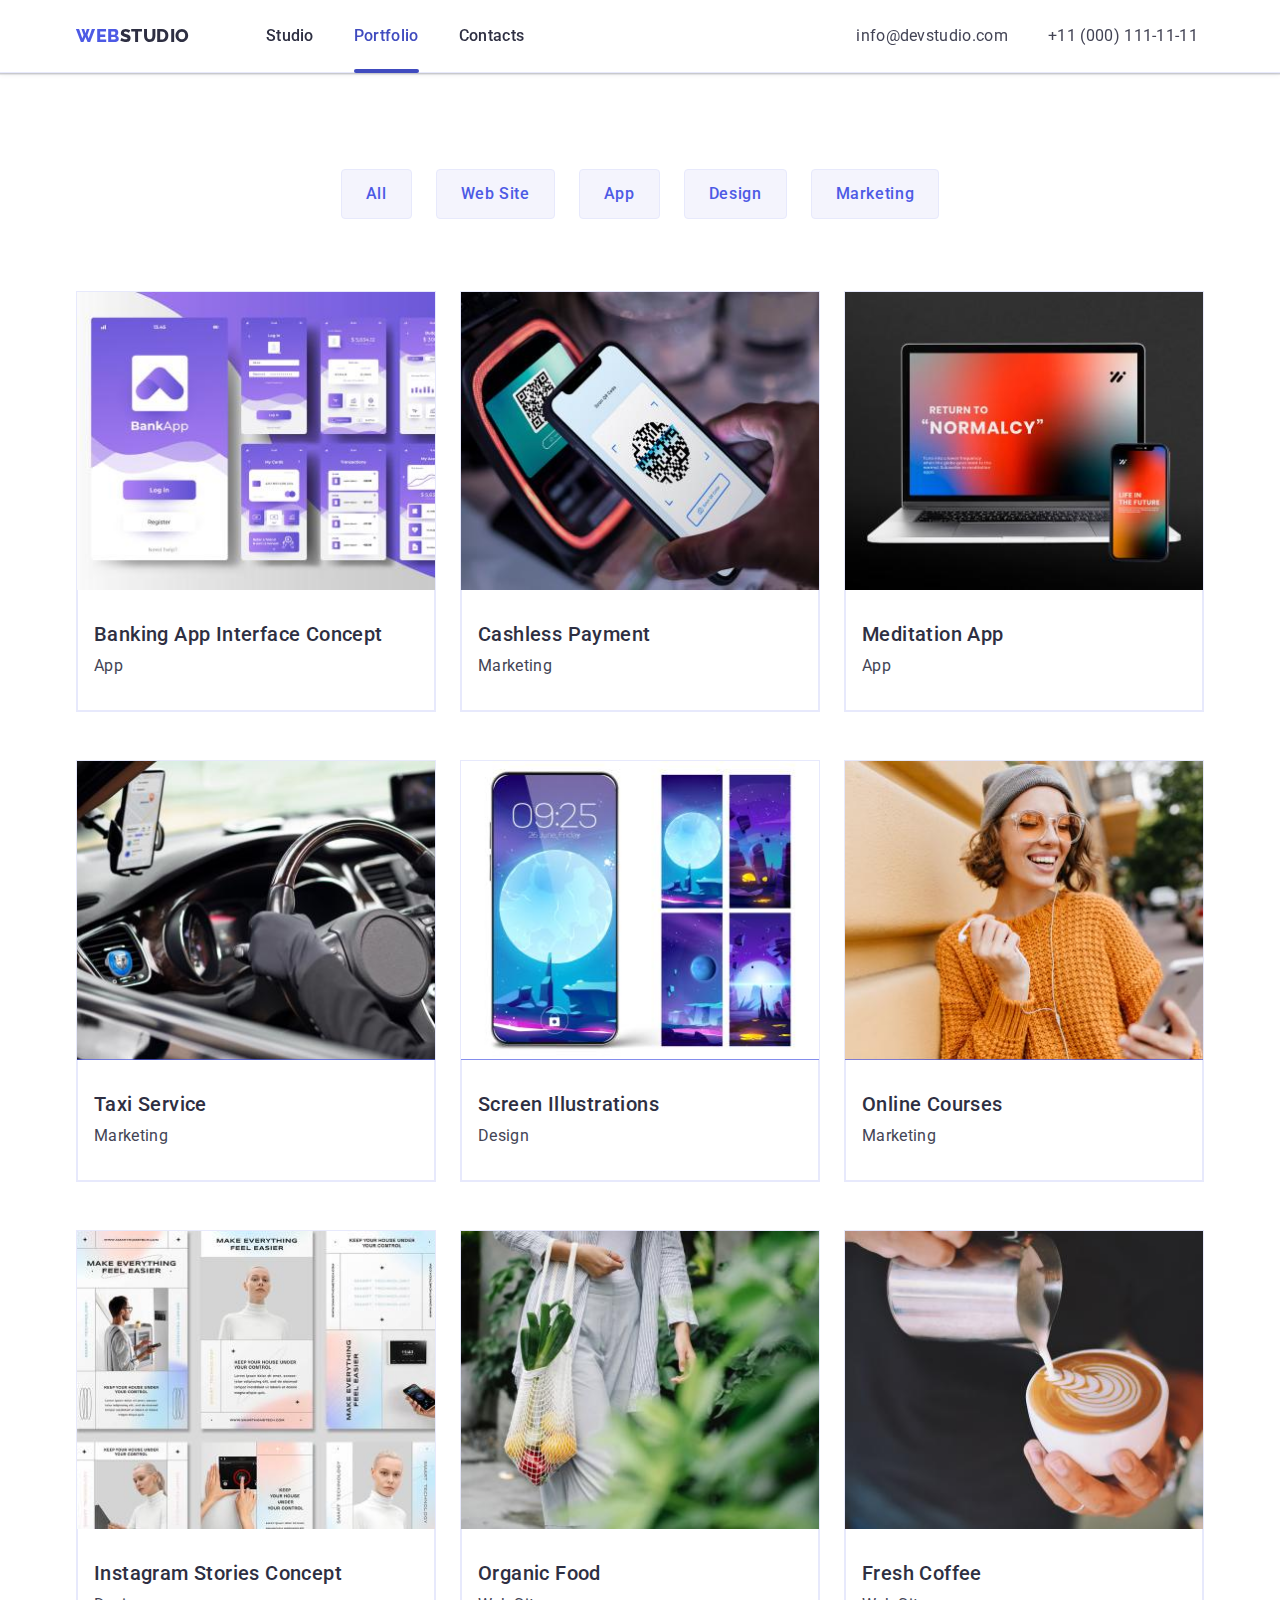
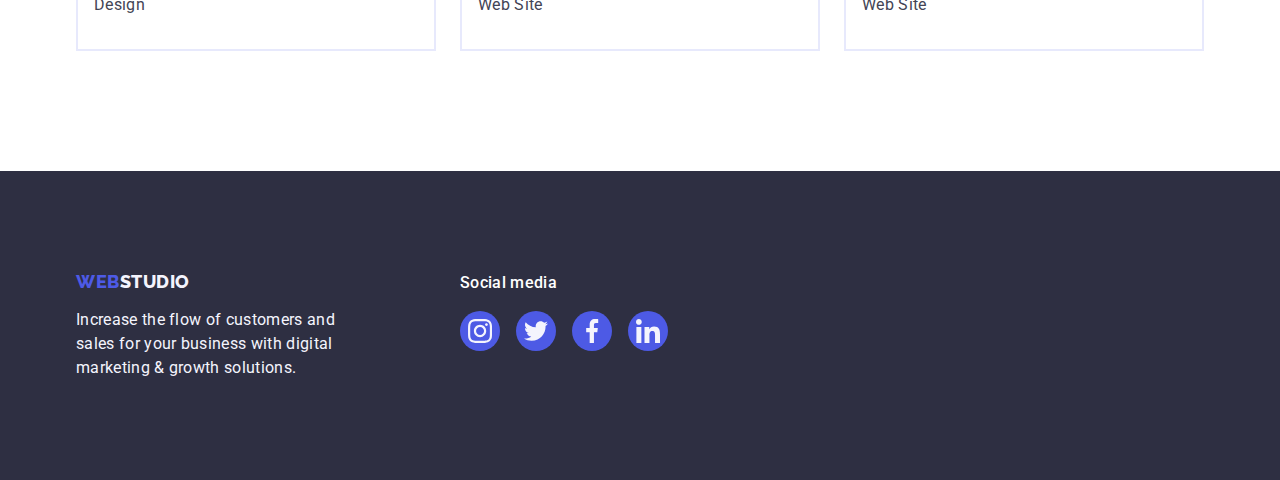
==== portfolio.html @ 38381f34 "Initial commit" ====
<!DOCTYPE html>
<html lang="en">
  <head>
    <meta charset="UTF-8" />
    <meta name="viewport" content="width=device-width, initial-scale=1.0" />
    <title>Portfolio</title>
    <link rel="preconnect" href="https://fonts.googleapis.com" />
    <link rel="preconnect" href="https://fonts.gstatic.com" crossorigin />
    <link
      href="https://fonts.googleapis.com/css2?family=Raleway:wght@800&family=Roboto:wght@400;500;700;900&display=swap"
      rel="stylesheet"
    />
    <!-- Normalizer -->
    <link
      rel="stylesheet"
      href="https://cdn.jsdelivr.net/npm/modern-normalize@2.0.0/modern-normalize.min.css"
    />
    <!-- Styles CSS -->
    <link rel="stylesheet" href="./css/styles.css" />
  </head>

  <body>
    <header class="header">
      <!-- MenuNAV -->
      <div class="container">
        <nav class="nav-box">
          <a class="link logo" href="./index.html"
            >Web<span class="logo-dark">Studio</span>
          </a>
          <ul class="list nav-box-list">
            <li class="list-item">
              <a class="link body-medium" href="./index.html">Studio</a>
            </li>
            <li class="list-item">
              <a class="link body-medium current" href="./portfolio.html"
                >Portfolio</a
              >
            </li>
            <li class="list-item">
              <a class="link body-medium" href="./Contacts.html">Contacts</a>
            </li>
          </ul>
        </nav>
        <!-- adresess -->
        <address class="address">
          <ul class="address-list list">
            <li class="list-item adr-list-items">
              <a class="link adr-item" href="mailto:info@devstudio.com">
                info@devstudio.com
              </a>
            </li>
            <li class="list-item adr-list-items">
              <a class="link adr-item" href="tel:+110001111111"
                >+11 (000) 111-11-11
              </a>
            </li>
          </ul>
        </address>
      </div>
    </header>

    <main>
      <!-- Filter Section -->
      <section class="portfolio-section">
        <div class="container cards">
          <h1 class="visually-hidden">Portfolio items</h1>
          <ul class="list filter">
            <li class="link filter-item">
              <button class="filter-button" type="button">All</button>
            </li>
            <li class="link filter-item">
              <button class="filter-button" type="button">Web Site</button>
            </li>
            <li class="link filter-item">
              <button class="filter-button" type="button">App</button>
            </li>
            <li class="link filter-item">
              <button class="filter-button" type="button">Design</button>
            </li>
            <li class="link filter-item">
              <button class="filter-button" type="button">Marketing</button>
            </li>
          </ul>
          <!-- Row 1 -->
          <ul class="list portf-list">
            <li class="portf-list-item">
              <a class="link" href="">
                <div class="portfolio-card-overlay">
                  <img
                    class="porfolio-img"
                    src="./images/pf-bank-app.jpg"
                    alt="Banking App Interface Concept"
                    width="360"
                  />
                  <p class="portfolio-card-overlay-text">
                    14 Stylish and User-Friendly App Design Concepts · Task
                    Manager App · Calorie Tracker App · Exotic Fruit Ecommerce
                    App · Cloud Storage App
                  </p>
                </div>
                <div class="portf-card-content">
                  <h2 class="title-second">Banking App Interface Concept</h2>
                  <p class="portf-list-text">App</p>
                </div>
              </a>
            </li>
            <li class="portf-list-item">
              <a class="link" href="">
                <div class="portfolio-card-overlay">
                  <img
                    src="./images/pf-cashless-payment.jpg"
                    alt="Cashless Payment"
                    width="360"
                  />
                  <p class="portfolio-card-overlay-text">
                    14 Stylish and User-Friendly App Design Concepts · Task
                    Manager App · Calorie Tracker App · Exotic Fruit Ecommerce App
                    · Cloud Storage App
                  </p>
                </div>
                <div class="portf-card-content">
                  <h2 class="title-second">Cashless Payment</h2>
                  <p class="portf-list-text">Marketing</p>
                </div>
              </a>
            </li>
            <li class="portf-list-item">
              <a class="link" href="">
                <div class="portfolio-card-overlay">
                  <img
                    src="./images/pf-meditation-app.jpg"
                    alt="Meditation App"
                    width="360"
                  />
                  <p class="portfolio-card-overlay-text">
                    14 Stylish and User-Friendly App Design Concepts · Task
                    Manager App · Calorie Tracker App · Exotic Fruit Ecommerce App
                    · Cloud Storage App
                  </p>
                </div>
                <div class="portf-card-content">
                  <h2 class="title-second">Meditation App</h2>
                  <p class="portf-list-text">App</p>
                </div>
              </a>
            </li>
            <!-- Row 2 -->
            <li class="portf-list-item">
              <a class="link" href="">
                <div class="portfolio-card-overlay">
                  <img
                    src="./images/pf-taxi-service.jpg"
                    alt="Taxi Service"
                    width="360"
                  />
                  <p class="portfolio-card-overlay-text">
                    14 Stylish and User-Friendly App Design Concepts · Task
                    Manager App · Calorie Tracker App · Exotic Fruit Ecommerce App
                    · Cloud Storage App
                  </p>
                </div>
                <div class="portf-card-content">
                  <h2 class="title-second">Taxi Service</h2>
                  <p class="portf-list-text">Marketing</p>
                </div>
              </a>
            </li>
            <li class="portf-list-item">
              <a class="link" href="">
                <div class="portfolio-card-overlay">
                  <img
                    src="./images/pf-screen-illustrations.jpg"
                    alt="Screen Illustrations"
                    width="360"
                  />
                  <p class="portfolio-card-overlay-text">
                    14 Stylish and User-Friendly App Design Concepts · Task
                    Manager App · Calorie Tracker App · Exotic Fruit Ecommerce App
                    · Cloud Storage App
                  </p>
                </div>
                <div class="portf-card-content">
                  <h2 class="title-second">Screen Illustrations</h2>
                  <p class="portf-list-text">Design</p>
                </div>
              </a>
            </li>
            <li class="portf-list-item">
              <a class="link" href="">
                <div class="portfolio-card-overlay">
                  <img
                    src="./images/pf-online-courses.jpg"
                    alt="Online Courses"
                    width="360"
                  />
                  <p class="portfolio-card-overlay-text">
                    14 Stylish and User-Friendly App Design Concepts · Task
                    Manager App · Calorie Tracker App · Exotic Fruit Ecommerce App
                    · Cloud Storage App
                  </p>
                </div>
                <div class="portf-card-content">
                  <h2 class="title-second">Online Courses</h2>
                  <p class="portf-list-text">Marketing</p>
                </div>
              </a>
            </li>
            <!-- Row 3 -->
            <li class="portf-list-item">
              <a class="link" href="">
                <div class="portfolio-card-overlay">
                  <img
                    src="./images/pf-insta-stories-concept.jpg"
                    alt="Instagram Stories Concept"
                    width="360"
                  />
                  <p class="portfolio-card-overlay-text">
                    14 Stylish and User-Friendly App Design Concepts · Task
                    Manager App · Calorie Tracker App · Exotic Fruit Ecommerce App
                    · Cloud Storage App
                  </p>
                </div>
                <div class="portf-card-content">
                  <h2 class="title-second">Instagram Stories Concept</h2>
                  <p class="portf-list-text">Design</p>
                </div>
              </a>
            </li>
            <li class="portf-list-item">
              <a class="link" href="">
                <div class="portfolio-card-overlay">
                  <img
                    src="./images/pf-organic-food.jpg"
                    alt="Organic Food"
                    width="360"
                  />
                  <p class="portfolio-card-overlay-text">
                    14 Stylish and User-Friendly App Design Concepts · Task
                    Manager App · Calorie Tracker App · Exotic Fruit Ecommerce App
                    · Cloud Storage App
                  </p>
                </div>
                <div class="portf-card-content">
                  <h2 class="title-second">Organic Food</h2>
                  <p class="portf-list-text">Web Site</p>
                </div>
              </a>
            </li>
            <li class="portf-list-item">
              <a class="link" href="">
                <div class="portfolio-card-overlay">
                  <img
                    src="./images/pf-fresh-coffee.jpg"
                    alt="Fresh Coffee"
                    width="360"
                  />
                  <p class="portfolio-card-overlay-text">
                    14 Stylish and User-Friendly App Design Concepts · Task
                    Manager App · Calorie Tracker App · Exotic Fruit Ecommerce App
                    · Cloud Storage App
                  </p>
                </div>
                <div class="portf-card-content">
                  <h2 class="title-second">Fresh Coffee</h2>
                  <p class="portf-list-text">Web Site</p>
                </div>
              </a>
            </li>
          </ul>
        </div>
      </section>
    </main>

    <footer class="footer">
      <div class="container">
        <div class="container-box">
          <a class="link logo" href="./index.html"
            >Web<span class="logo-light">Studio</span>
          </a>
          <p class="footer-text">
            Increase the flow of customers and sales for your business with
            digital marketing & growth solutions.
          </p>
        </div>
        <div>
          <p class="body-medium">Social media</p>
          <ul class="list">
            <li class="team-socials-logo">
              <a href="" class="link footer-socials">
                <svg class="social-logo" width="24" height="24">
                  <use href="./images/icons.svg#icon-instagram"></use>
                </svg>
              </a>
            </li>
            <li class="team-socials-logo">
              <a href="" class="link footer-socials">
                <svg class="social-logo" width="24" height="24">
                  <use href="./images/icons.svg#icon-twitter"></use>
                </svg>
              </a>
            </li>
            <li class="team-socials-logo">
              <a href="" class="link footer-socials">
                <svg class="social-logo" width="24" height="24">
                  <use href="./images/icons.svg#icon-facebook"></use>
                </svg>
              </a>
            </li>
            <li class="team-socials-logo">
              <a href="" class="link footer-socials">
                <svg class="social-logo" width="24" height="24">
                  <use href="./images/icons.svg#icon-linkedin"></use>
                </svg>
              </a>
            </li>
          </ul>
        </div>
      </div>
    </footer>
  </body>
</html>
---- css/styles.css ----
*,
*::after,
::before {
  padding: 0;
  margin: 0;
}

img {
  display: block;
  width: 100%;
  height: auto;
}

button {
  font-family: inherit;
  display: block;
  cursor: pointer;
  border: none;
}

.list {
  list-style: none;
}

.link {
  text-decoration: none;
}

/* VARIABLES */
:root {
  --navyblue: #2e2f42;
  --navyblue-modal: rgba(46, 47, 66, 0.4);
  --iris: #4d5ae5;
  --slate: #434455;
  --main-bkgrnd-color: #ffffff;
  --cloud: #f4f4fd;
  --ocean: #404bbf;
  --white: #ffffff;
  --cornflower: #e7e9fc;
  --lightslate: #8e8f99;
  --green: #31d0aa;
  --dairy: #fcfcfc;
  --listed-gap: 24px;
  --transition-settings: 250ms cubic-bezier(0.4, 0, 0.2, 1);
}

.visually-hidden {
  position: absolute;
  width: 1px;
  height: 1px;
  margin: -1px;
  border: 0;
  padding: 0;
  white-space: nowrap;
  clip-path: inset(100%);
  clip: rect(0 0 0 0);
  overflow: hidden;
}

body {
  background-color: var(--main-bkgrnd-color);
  font-family: "Roboto", sans-serif;
  font-style: normal;
  color: #434455;
}

.container {
  max-width: 1158px;
  margin: 0 auto;
  padding: 0 15px;
}

.title-main {
  color: var(--white);
  font-size: 56px;
  font-weight: 700;
  line-height: 1.07;
  letter-spacing: 0.02em;
  text-align: center;
  max-width: 496px;
  margin-bottom: 48px;
}

.title-second {
  color: var(--navyblue);
  font-size: 36px;
  font-weight: 700;
  line-height: 1.11;
  letter-spacing: 0.019em;
  text-transform: capitalize;
  text-align: center;
  margin: 0 auto;
}

.title-third {
  color: var(--navyblue);
  font-size: 20px;
  font-weight: 500;
  line-height: 1.2;
  letter-spacing: 0.02em;
  text-align: left;
}

.small-text {
  font-size: 12px;
  font-weight: 400;
  line-height: 1.17; /* 116.667% */
  letter-spacing: 0.48px;
}

.body-medium {
  font-weight: 500;
  line-height: 1.5; /* 150% */
  letter-spacing: 0.02em;
}

/*  */
/*  */
/* HEADER */
/*  */
/*  */

.header {
  border-bottom: 1px solid #e7e9fc;
  box-shadow: 0px 2px 1px rgba(46, 47, 66, 0.08),
    0px 1px 1px rgba(46, 47, 66, 0.16), 0px 1px 6px rgba(46, 47, 66, 0.08);
  position: sticky;
  top: 0;
  background-color: #ffffff;
  z-index: 1;
}

header .container {
  display: flex;
  padding: 0 15px;
  width: 1158px;
  align-items: center;
}

/* Logo */
.header .logo {
  color: var(--iris);
  font-family: "Raleway", sans-serif;
  font-size: 18px;
  font-weight: 800;
  line-height: 1.17;
  letter-spacing: 0.03em;
  text-transform: uppercase;
}

.nav-box .link.logo {
  margin-right: 76px;
}

.header .logo-dark {
  color: var(--navyblue);
}

.logo-light {
  color: var(--cloud);
}

.nav-box {
  display: flex;
  margin-right: 332px;
  align-items: center;
}

.nav-box-list .link {
  display: block;
  padding-top: 24px;
  padding-bottom: 24px;
  color: var(--navyblue);
  position: relative;
  transition: color var(--transition-settings);
}

.nav-box-list .link:hover,
.nav-box-list .link:focus {
  color: var(--ocean);
}

.list.nav-box-list {
  display: flex;
  gap: 40px;
}

.address {
  font-style: normal;
}

.address-list {
  display: flex;
}

.address-list .list-item:first-child {
  margin-right: 40px;
}

.link.adr-item {
  line-height: 1.5; /* 150% */
  letter-spacing: 0.02em;
  color: var(--slate);
  transition: color var(--transition-settings);
}

.link.adr-item:hover,
.link.adr-item:focus {
  color: var(--ocean);
}

.nav-box-list .link:hover::after,
.nav-box-list .link:focus::after {
  content: "";
  display: block;
  position: absolute;
  bottom: -1px;
  width: 100%;
  height: 4px;
  border-radius: 2px;
  background: var(--ocean);
}

.nav-box-list .link.current {
  color: var(--ocean);
}

.current::after {
  content: "";
  display: block;
  position: absolute;
  bottom: -1px;
  width: 100%;
  height: 4px;
  border-radius: 2px;
  background: var(--ocean);
}

/*  */
/*  */
/* Hero Section */
/*  */
/*  */

.hero-section {
  max-width: 1440px;
  margin: 0 auto;
  padding: 188px 0;
  background-color: var(--navyblue);
  background-image: linear-gradient(
      rgba(46, 47, 66, 0.7),
      rgba(46, 47, 66, 0.7)
    ),
    url(../images/hero-image-people-office.jpg);
  background-size: cover;
  background-repeat: no-repeat;
  background-position: 50% 50%;
}

.hero-section .container {
  display: flex;
  flex-direction: column;
  align-items: center;
}

.hero-button {
  min-width: 169px;
  background-color: #4d5ae5;
  color: #ffffff;
  font-weight: 500;
  line-height: 1.5; /* 150% */
  letter-spacing: 0.04em;
  padding: 16px 32px;
  border-radius: 4px;
  box-shadow: 0px 4px 4px 0px rgba(0, 0, 0, 0.15);
  transition: background-color var(--transition-settings);
}

.hero-button:hover,
.hero-button:focus {
  background-color: #404bbf;
}

/*  */
/*  */
/* Benefits */
/*  */
/*  */

.benefits-section {
  padding: 120px 0;
}

.benefits .title-third {
  margin-bottom: 8px;
}

.benefits-text {
  display: block;
  color: var(--slate);
  line-height: 1.5; /* 150% */
  letter-spacing: 0.02em;
}

.benefits.container .list {
  display: flex;
  flex-wrap: wrap;
  --listeditems: 4;
  gap: var(--listed-gap);
}

.benefits.container {
  display: flex;
  justify-content: center;
  align-items: center;
}

.benefits-item {
  width: calc(
    (100% - var(--listed-gap) * (var(--listeditems) - 1)) / var(--listeditems)
  );
}

.benefits-icons {
  display: flex;
  justify-content: center;
  align-items: center;
  height: 112px;
  background-color: var(--cloud);
  border-radius: 4px;
  margin-bottom: 8px;
}

/*  */
/*  */
/* What are we doing */
/*  */
/*  */

.what-a-w-doing {
  padding-bottom: 120px;
}

.container.activities .title-second {
  margin-bottom: 72px;
}

.container.activities .list {
  display: flex;
  flex-wrap: wrap;
  --listeditems: 3;
  gap: var(--listed-gap);
}

.activities-item {
  width: calc(
    (100% - var(--listed-gap) * (var(--listeditems) - 1)) / var(--listeditems)
  );
}

/*  */
/*  */
/* OUR TEAM */
/*  */
/*  */

.our-team {
  padding: 120px 0;
  background-color: var(--cloud);
}

.container.team .title-second {
  margin-bottom: 72px;
}

.container.team .list {
  display: flex;
  flex-wrap: wrap;
  justify-content: center;
  --listeditems: 4;
  gap: var(--listed-gap);
}

.team-list-item {
  width: calc(
    (100% - var(--listed-gap) * (var(--listeditems) - 1)) / var(--listeditems)
  );
  border-radius: 0px 0px 4px 4px;
  background: var(--white);
  box-shadow: 0px 2px 1px 0px rgba(46, 47, 66, 0.08),
    0px 1px 1px 0px rgba(46, 47, 66, 0.16),
    0px 1px 6px 0px rgba(46, 47, 66, 0.08);
}

.team-card-content {
  display: flex;
  flex-direction: column;
  gap: 8px;
  text-align: center;
  padding: 32px 0;
}

.team-card-content .title-third {
  text-align: center;
}

.team-list-text {
  line-height: 1.5; /* 150% */
  letter-spacing: 0.02em;
}

.team-card-content .link {
  display: flex;
  width: 40px;
  height: 40px;
  border-radius: 50%;
  background-color: var(--iris);
  align-items: center;
  justify-content: center;
  transition: background-color var(--transition-settings);
}

.team-card-content .link:hover,
.team-card-content .link:focus {
  background-color: var(--ocean);
}

.team-card-content {
  margin: 0 16px;
}

.social-logo {
  fill: var(--cloud);
}

/**
  |============================
  | Costumers section
  |============================
*/

.costumers .title-second {
  margin-bottom: 72px;
}

.costumers {
  padding: 120px 0 120px 0;
}

.costumers .list {
  display: flex;
  flex-wrap: wrap;
  gap: var(--listed-gap);
  --listeditems: 6;
}
.costumers-list-item {
  display: flex;
  width: calc(
    (100% - var(--listed-gap) * (var(--listeditems) - 1)) / var(--listeditems)
  );
  height: 88px;
}

.costumers-list-item .link {
  width: 100%;
  display: flex;
  align-items: center;
  justify-content: center;
  color: var(--lightslate);
  border-radius: 4px;
  border: 1px solid var(--lightslate);
  padding: 16px 32px;
  transition: border-color var(--transition-settings),
    color var(--transition-settings);
}

.costumers-list-item .link:hover,
.costumers-list-item .link:focus {
  color: var(--ocean);
  border-color: var(--ocean);
}

.costumers-logo {
  fill: currentColor;
  transition: fill var(--transition-settings);
}

/*  */
/*  */
/* Footer */
/*  */
/*  */

.footer-text {
  color: var(--cloud);
  line-height: 1.5; /* 150% */
  letter-spacing: 0.02em;
}

.footer {
  background-color: var(--navyblue);
  padding: 100px 0;
}

.footer .link.logo {
  color: var(--iris);
  font-family: "Raleway", sans-serif;
  font-size: 18px;
  font-weight: 800;
  line-height: 1.17;
  letter-spacing: 0.03em;
  text-transform: uppercase;
}

.footer-text {
  width: 264px;
}

.footer .link {
  display: inline-block;
  margin-bottom: 16px;
}

.footer .body-medium {
  color: var(--white);
  margin-bottom: 16px;
}

.footer .container {
  display: flex;
  align-items: baseline;
}

.container-box {
  margin-right: 120px;
}

.footer .list {
  display: flex;
  gap: 16px;
}

.team-socials-logo {
  width: 40px;
  height: 40px;
}

.team-socials-logo .link {
  height: 100%;
  width: 100%;
}

.footer .footer-socials {
  display: flex;
  align-items: center;
  justify-content: center;
  border-radius: 50%;
  background-color: var(--iris);
  padding: 8px;
  transition: background-color var(--transition-settings);
}

.footer .footer-socials:hover,
.footer .footer-socials:focus {
  background-color: var(--green);
}

/**
  |============================
  | Modal window
  |============================
*/

.backdrop {
  position: fixed;
  top: 0;
  left: 0;
  width: 100%;
  height: 100%;
  background-color: var(--navyblue-modal);
  z-index: 2;
  transition: opacity var(--transition-settings),
    visibility var(--transition-settings);
}

.backdrop .modal {
  position: absolute;
  top: 50%;
  left: 50%;
  transform: translate(-50%, -50%);
  width: 408px;
  min-height: 584px;
  border-radius: 4px;
  background-color: var(--dairy);
  box-shadow: 0px 2px 1px 0px rgba(0, 0, 0, 0.2),
    0px 1px 3px 0px rgba(0, 0, 0, 0.12), 0px 1px 1px 0px rgba(0, 0, 0, 0.14);
  transition: transform var(--transition-settings);
}

.backdrop .modal-btn {
  display: flex;
  align-items: center;
  justify-content: center;
  position: absolute;
  right: var(--listed-gap);
  top: var(--listed-gap);
  width: 24px;
  height: 24px;
  fill: var(--cornflower);
  border: 1px solid var(--cornflower);
  border-radius: 50%;
  border-color: rgba(0, 0, 0, 0.1);
  background-color: var(--cornflower);
  padding: 0x;
  transition: background-color var(--transition-settings),
    border var(--transition-settings);
}

.backdrop .modal-btn:hover,
.backdrop .modal-btn:focus {
  background-color: var(--ocean);
  border: none;
}

.backdrop.is-hidden {
  opacity: 0;
  pointer-events: none;
  visibility: hidden;
}

.backdrop .modal-btn-ico {
  fill: black;
  transition: fill var(--transition-settings);
}

.backdrop .modal-btn:hover .modal-btn-ico,
.backdrop .modal-btn:focus .modal-btn-ico {
  fill: var(--main-bkgrnd-color);
}

/* PORTFOLIO */
/* PORTFOLIO */
/* PORTFOLIO */
/* PORTFOLIO */
/* PORTFOLIO */
/* PORTFOLIO */

.portfolio-section {
  padding-top: 96px;
  padding-bottom: 120px;
}

.portfolio-section .list.filter {
  display: flex;
  gap: var(--listed-gap);
  justify-content: center;
  margin-bottom: 72px;
}

.portfolio-section .filter-button {
  color: #4d5ae5;
  background-color: #f4f4fd;
  font-weight: 500;
  line-height: 1.5; /* 150% */
  letter-spacing: 0.04em;
  padding: 12px 24px;
  border: 1px solid var(--cornflower);
  border-radius: 4px;
  transition: color var(--transition-settings),
    background-color var(--transition-settings),
    border-color var(--transition-settings),
    box-shadow var(--transition-settings);
}

.portfolio-section .filter-button:hover,
.portfolio-section .filter-button:focus {
  color: #ffffff;
  background-color: var(--ocean);
  border: 1px solid transparent;
  box-shadow: 0px 2px 2px 0px rgba(0, 0, 0, 0.12),
    0px 2px 1px 0px rgba(0, 0, 0, 0.08), 0px 3px 1px 0px rgba(0, 0, 0, 0.1);
}

/* список */
.portf-list {
  display: flex;
  flex-wrap: wrap;
  --listeditems: 3;
  row-gap: calc(var(--listed-gap) * 2);
  column-gap: var(--listed-gap);
}

.portfolio-section .portf-list-item {
  width: calc(
    (100% - var(--listed-gap) * (var(--listeditems) - 1)) / var(--listeditems)
  );
  border: 1px solid var(--cornflower);
  background: var(--white);
}

.portfolio-section .portf-list .link:hover,
.portfolio-section .portf-list .link:focus {
  box-shadow: 0px 2px 1px 0px rgba(46, 47, 66, 0.08),
    0px 1px 1px 0px rgba(46, 47, 66, 0.16),
    0px 1px 6px 0px rgba(46, 47, 66, 0.08);
}

.portfolio-section .portf-list .link {
  position: relative;
  display: block;
  transition: box-shadow var(--transition-settings);
}

.portfolio-section .portfolio-card-overlay {
  position: relative;
  overflow: hidden;
}

.portfolio-section .portfolio-card-overlay-text {
  position: absolute;
  top: 0;
  left: 0;
  transform: translateY(100%);
  color: var(--cloud);
  padding: 40px 32px;
  width: 100%;
  height: 100%;
  line-height: 1.5; /* 150% */
  letter-spacing: 0.02em;
  width: 100%;
  height: 100%;
  background-color: var(--iris);
  transition: transform var(--transition-settings);
}

.portfolio-section .portf-list .link:hover .portfolio-card-overlay-text,
.portfolio-section .portf-list .link:focus .portfolio-card-overlay-text {
  transform: translateY(0%);
}

.portfolio-section .title-second {
  text-align: left;
  font-size: 20px;
  font-weight: 500;
  line-height: 1.2; /* 120% */
  letter-spacing: 0.02em;
  margin-bottom: 8px;
}

.portf-list-text {
  color: var(--slate);
  line-height: 1.5; /* 150% */
  letter-spacing: 0.02em;
}

.portf-card-content {
  padding: 32px 16px;
  border: 1px solid #e7e9fc;
  border-top: none;
}
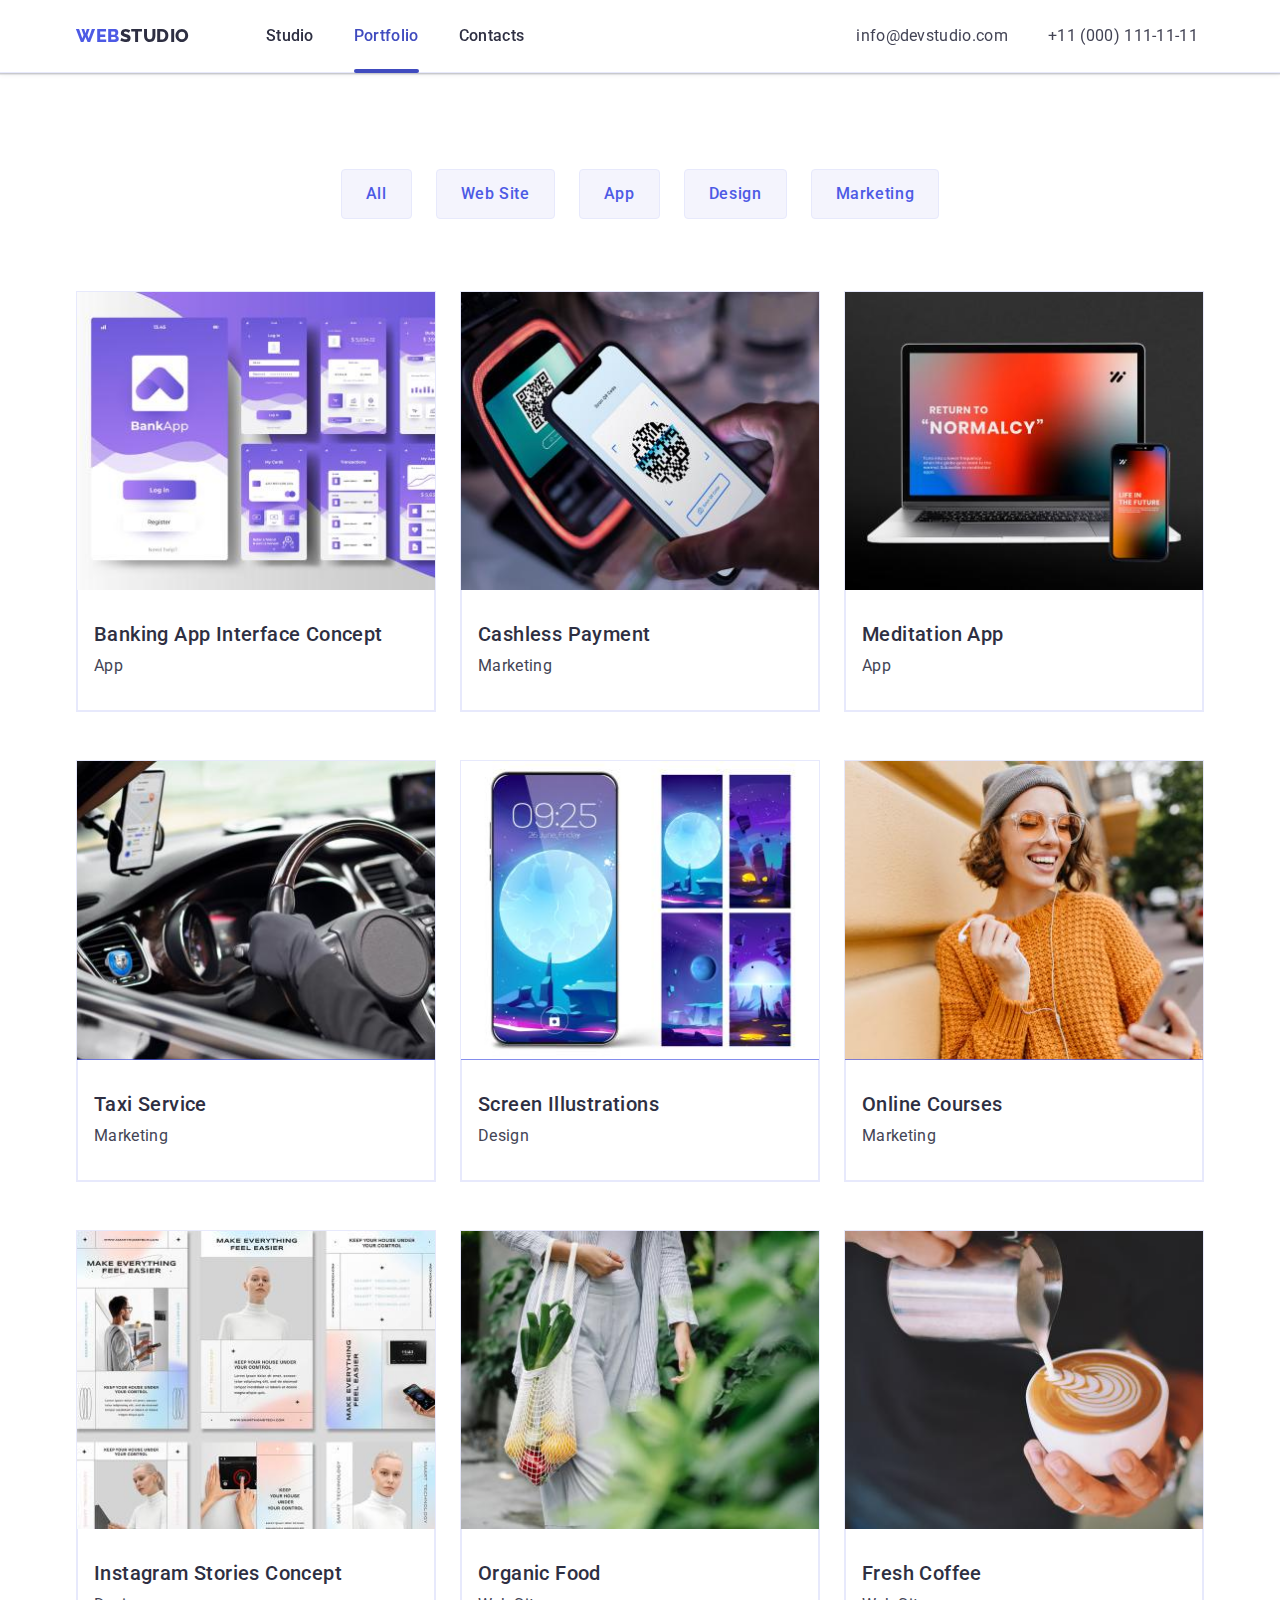
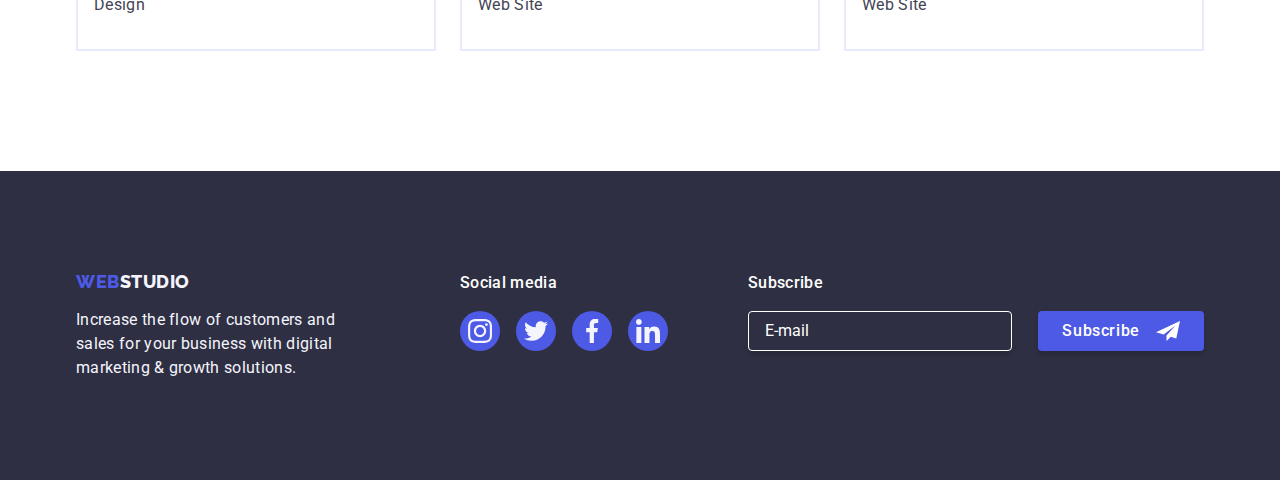
==== commit 4c25d60f: "edit" ====
--- a/portfolio.html
+++ b/portfolio.html
@@ -282,7 +282,7 @@
             digital marketing & growth solutions.
           </p>
         </div>
-        <div>
+        <div class="container-socials">
           <p class="body-medium">Social media</p>
           <ul class="list">
             <li class="team-socials-logo">
@@ -315,6 +315,29 @@
             </li>
           </ul>
         </div>
+
+        <!-- Subscribe section -->
+        <div class="subscribe-section">
+          <p class="subscribe-form-title body-medium">Subscribe</p>
+          <div class="subscribe-section-interact">
+            <form class="subscribe-form">
+              <input
+                class="subscribe-email"
+                type="email"
+                name="subscribe-email"
+                placeholder="E-mail"
+                autocomplete="on"
+                novalidate="off"
+              />
+              <button type="submit" class="button subscribe-button">
+                Subscribe
+                <svg class="subscribe-icon" width="24" height="24">
+                  <use href="./images/icons.svg#icon-subscribe-icon"></use>
+                </svg>
+              </button>
+            </form>
+          </div>
+        </div>
       </div>
     </footer>
   </body>
--- a/css/styles.css
+++ b/css/styles.css
@@ -521,6 +521,10 @@
   margin-bottom: 16px;
 }
 
+.container-socials {
+  margin-right: 80px;
+}
+
 .footer .body-medium {
   color: var(--white);
   margin-bottom: 16px;
@@ -564,6 +568,76 @@
 .footer .footer-socials:focus {
   background-color: var(--green);
 }
+
+/* Subscribe Section */
+
+.subscribe-section {
+  width: 100%;
+}
+
+.subscribe-section input::placeholder {
+  color: var(--white);
+}
+
+.subscribe-section input:hover,
+.subscribe-section input:focus {
+}
+
+.subscribe-form-title {
+}
+
+.subscribe-section-interact {
+  
+}
+.subscribe-form {
+    display: flex;
+
+    /* justify-content: space-between; */
+  
+}
+.subscribe-email {
+  width: 264px;
+  height: 40px;
+  color: var(--white);
+  background-color: var(--navyblue);
+  border-radius: 4px;
+  border: 1px solid var(--white, #fff);
+  box-shadow: 0px 4px 4px 0px rgba(0, 0, 0, 0.15);
+  padding: 8px 0 8px 16px;
+  margin-right: auto;
+}
+
+.subscribe-email:hover,
+.subscribe-email:focus {
+  outline: none;
+}
+
+.subscribe-button {
+  display: flex;
+  gap: 16px;
+  justify-content: space-between;
+  align-items: center;
+  min-width: 165px;
+  background-color: #4d5ae5;
+  color: #ffffff;
+  font-weight: 500;
+  line-height: 1.5; /* 150% */
+  letter-spacing: 0.04em;
+  padding: 8px 24px;
+  border-radius: 4px;
+  box-shadow: 0px 4px 4px 0px rgba(0, 0, 0, 0.15);
+  transition: background-color var(--transition-settings);
+}
+
+.subscribe-button:hover,
+.subscribe-button:focus {
+  background-color: #404bbf;
+}
+
+.subscribe-icon {
+  fill: var(--white);
+}
+
 
 /**
   |============================
@@ -590,6 +664,7 @@
   transform: translate(-50%, -50%);
   width: 408px;
   min-height: 584px;
+  padding: 0 24px 24px;
   border-radius: 4px;
   background-color: var(--dairy);
   box-shadow: 0px 2px 1px 0px rgba(0, 0, 0, 0.2),
@@ -638,6 +713,33 @@
   fill: var(--main-bkgrnd-color);
 }
 
+.modal-input {
+  display: flex;
+  flex-direction: column;
+}
+
+.modal-inputs {display: flex;
+  flex-direction: column;
+  gap: 8px;
+
+}
+
+.modal strong {
+display: block;
+margin-top: 72px;
+margin-bottom: 16px;
+
+}
+
+.modal-input-text {
+}
+.modal-input-phone {
+}
+.modal-textarea {
+  resize: vertical;
+  max-height: 210px;
+}
+
 /* PORTFOLIO */
 /* PORTFOLIO */
 /* PORTFOLIO */
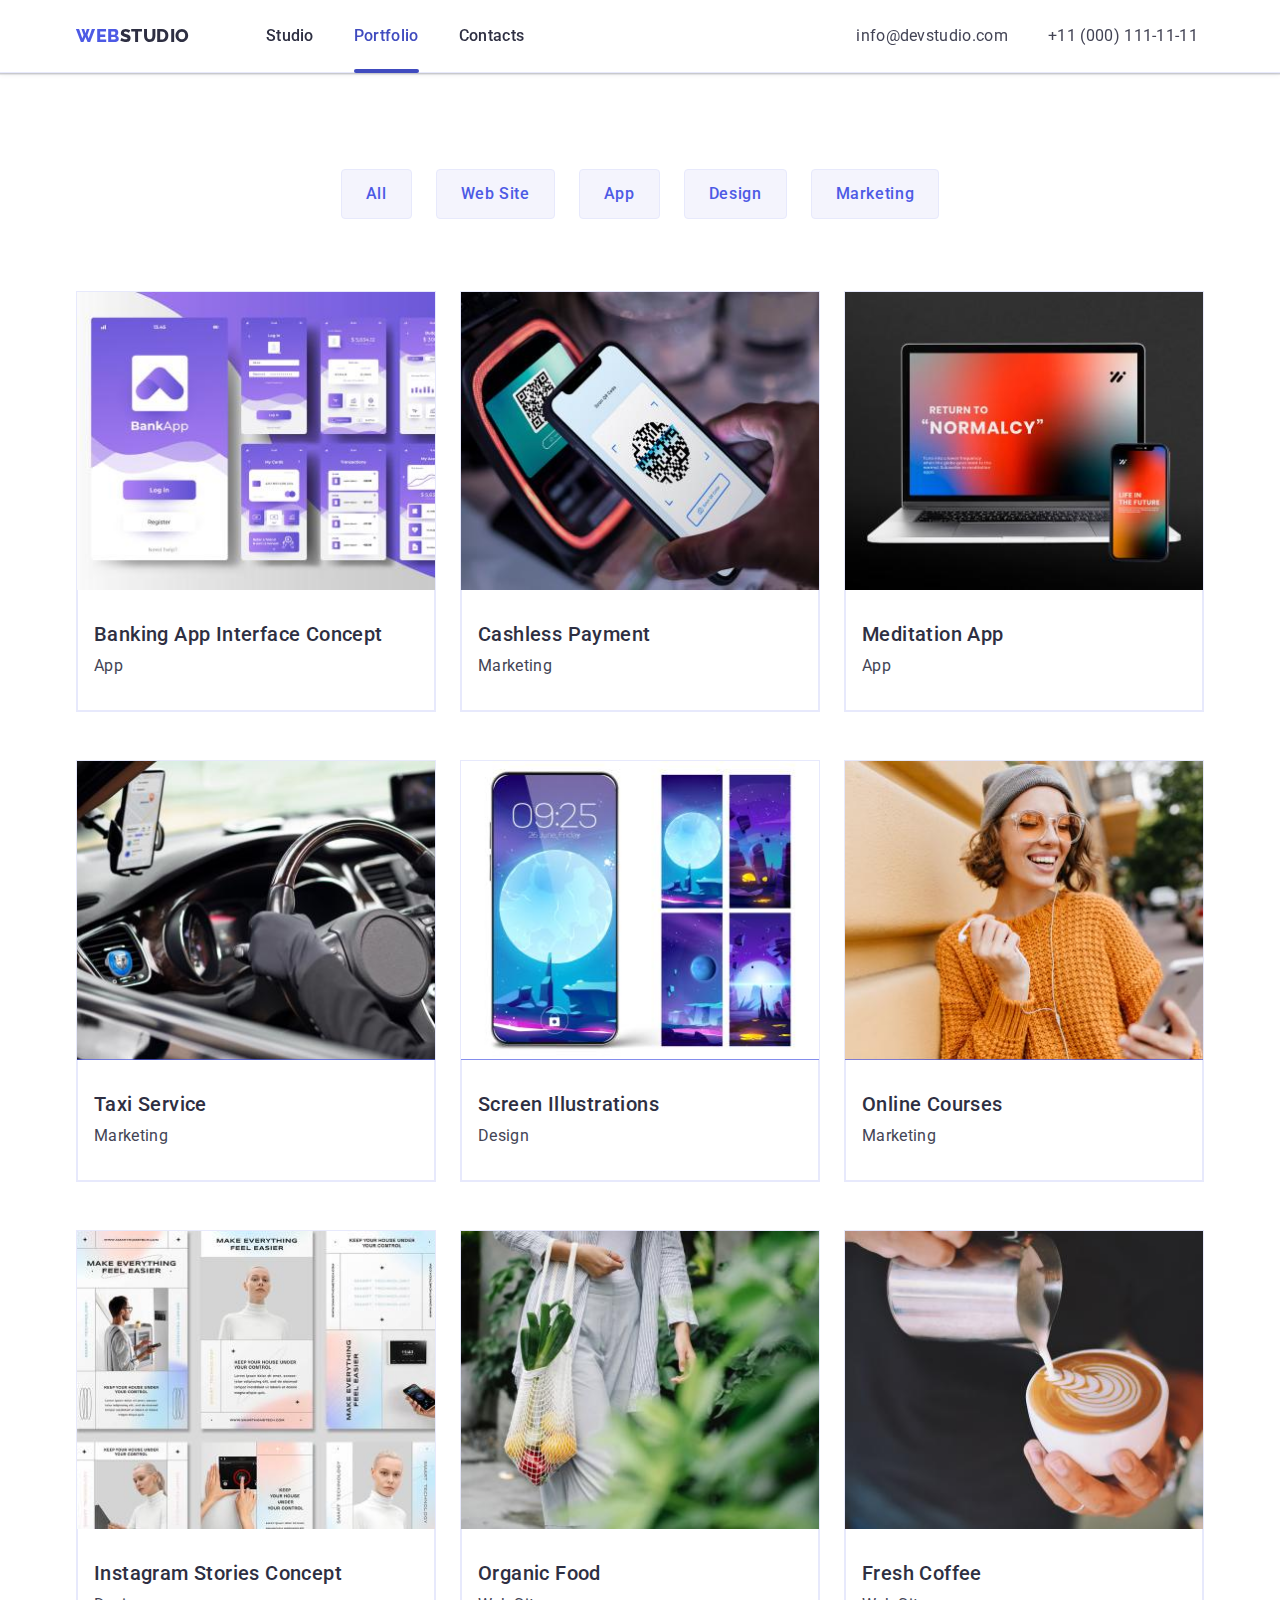
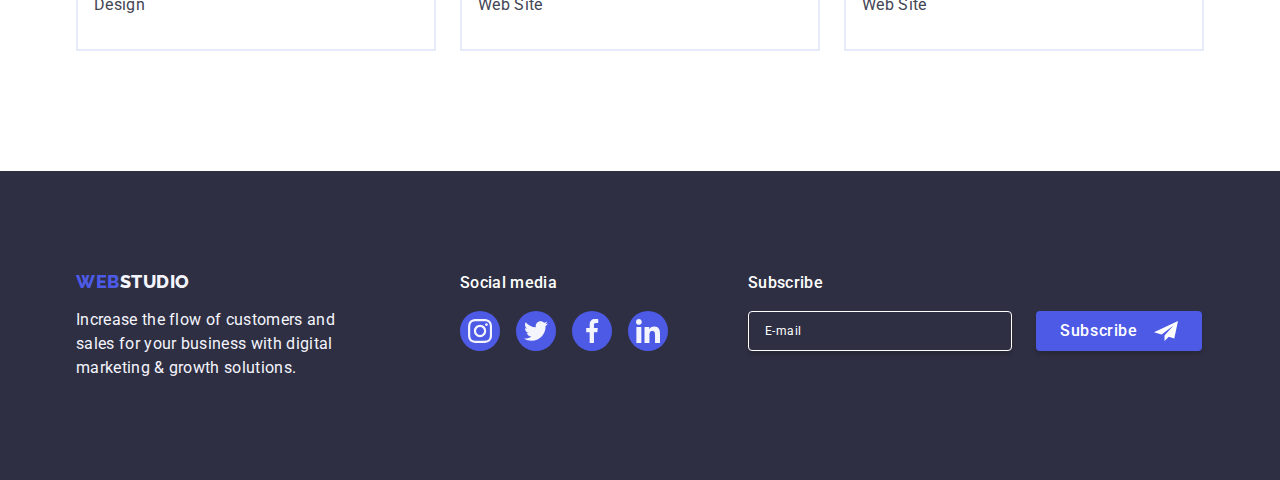
==== commit 62f4f59e: "edit" ====
--- a/portfolio.html
+++ b/portfolio.html
@@ -114,8 +114,8 @@
                   />
                   <p class="portfolio-card-overlay-text">
                     14 Stylish and User-Friendly App Design Concepts · Task
-                    Manager App · Calorie Tracker App · Exotic Fruit Ecommerce App
-                    · Cloud Storage App
+                    Manager App · Calorie Tracker App · Exotic Fruit Ecommerce
+                    App · Cloud Storage App
                   </p>
                 </div>
                 <div class="portf-card-content">
@@ -134,8 +134,8 @@
                   />
                   <p class="portfolio-card-overlay-text">
                     14 Stylish and User-Friendly App Design Concepts · Task
-                    Manager App · Calorie Tracker App · Exotic Fruit Ecommerce App
-                    · Cloud Storage App
+                    Manager App · Calorie Tracker App · Exotic Fruit Ecommerce
+                    App · Cloud Storage App
                   </p>
                 </div>
                 <div class="portf-card-content">
@@ -155,8 +155,8 @@
                   />
                   <p class="portfolio-card-overlay-text">
                     14 Stylish and User-Friendly App Design Concepts · Task
-                    Manager App · Calorie Tracker App · Exotic Fruit Ecommerce App
-                    · Cloud Storage App
+                    Manager App · Calorie Tracker App · Exotic Fruit Ecommerce
+                    App · Cloud Storage App
                   </p>
                 </div>
                 <div class="portf-card-content">
@@ -175,8 +175,8 @@
                   />
                   <p class="portfolio-card-overlay-text">
                     14 Stylish and User-Friendly App Design Concepts · Task
-                    Manager App · Calorie Tracker App · Exotic Fruit Ecommerce App
-                    · Cloud Storage App
+                    Manager App · Calorie Tracker App · Exotic Fruit Ecommerce
+                    App · Cloud Storage App
                   </p>
                 </div>
                 <div class="portf-card-content">
@@ -195,8 +195,8 @@
                   />
                   <p class="portfolio-card-overlay-text">
                     14 Stylish and User-Friendly App Design Concepts · Task
-                    Manager App · Calorie Tracker App · Exotic Fruit Ecommerce App
-                    · Cloud Storage App
+                    Manager App · Calorie Tracker App · Exotic Fruit Ecommerce
+                    App · Cloud Storage App
                   </p>
                 </div>
                 <div class="portf-card-content">
@@ -216,8 +216,8 @@
                   />
                   <p class="portfolio-card-overlay-text">
                     14 Stylish and User-Friendly App Design Concepts · Task
-                    Manager App · Calorie Tracker App · Exotic Fruit Ecommerce App
-                    · Cloud Storage App
+                    Manager App · Calorie Tracker App · Exotic Fruit Ecommerce
+                    App · Cloud Storage App
                   </p>
                 </div>
                 <div class="portf-card-content">
@@ -236,8 +236,8 @@
                   />
                   <p class="portfolio-card-overlay-text">
                     14 Stylish and User-Friendly App Design Concepts · Task
-                    Manager App · Calorie Tracker App · Exotic Fruit Ecommerce App
-                    · Cloud Storage App
+                    Manager App · Calorie Tracker App · Exotic Fruit Ecommerce
+                    App · Cloud Storage App
                   </p>
                 </div>
                 <div class="portf-card-content">
@@ -256,8 +256,8 @@
                   />
                   <p class="portfolio-card-overlay-text">
                     14 Stylish and User-Friendly App Design Concepts · Task
-                    Manager App · Calorie Tracker App · Exotic Fruit Ecommerce App
-                    · Cloud Storage App
+                    Manager App · Calorie Tracker App · Exotic Fruit Ecommerce
+                    App · Cloud Storage App
                   </p>
                 </div>
                 <div class="portf-card-content">
@@ -319,24 +319,27 @@
         <!-- Subscribe section -->
         <div class="subscribe-section">
           <p class="subscribe-form-title body-medium">Subscribe</p>
-          <div class="subscribe-section-interact">
-            <form class="subscribe-form">
+          <form class="subscribe-form">
+            <label
+              class="subscribe-email-form"
+              for="subscribe-email"
+              id="subscribe-email-id"
+            >
               <input
                 class="subscribe-email"
                 type="email"
                 name="subscribe-email"
+                id="subscribe-email-id"
                 placeholder="E-mail"
                 autocomplete="on"
-                novalidate="off"
-              />
-              <button type="submit" class="button subscribe-button">
-                Subscribe
-                <svg class="subscribe-icon" width="24" height="24">
-                  <use href="./images/icons.svg#icon-subscribe-icon"></use>
-                </svg>
-              </button>
-            </form>
-          </div>
+            /></label>
+            <button type="submit" class="button subscribe-button">
+              Subscribe
+              <svg class="subscribe-icon" width="24" height="24">
+                <use href="./images/icons.svg#icon-subscribe-icon"></use>
+              </svg>
+            </button>
+          </form>
         </div>
       </div>
     </footer>
--- a/css/styles.css
+++ b/css/styles.css
@@ -24,6 +24,11 @@
 
 .link {
   text-decoration: none;
+}
+
+input,
+textarea {
+  outline: none;
 }
 
 /* VARIABLES */
@@ -579,32 +584,26 @@
   color: var(--white);
 }
 
-.subscribe-section input:hover,
-.subscribe-section input:focus {
-}
-
-.subscribe-form-title {
-}
-
-.subscribe-section-interact {
-  
-}
 .subscribe-form {
-    display: flex;
-
-    /* justify-content: space-between; */
-  
-}
+  display: flex;
+  gap: var(--listed-gap);
+}
+
+.subscribe-email-form {
+}
+
 .subscribe-email {
   width: 264px;
   height: 40px;
   color: var(--white);
-  background-color: var(--navyblue);
+  font-size: 12px;
+  line-height: 1.5;
+  letter-spacing: 0.04em;
+  background-color: transparent;
   border-radius: 4px;
   border: 1px solid var(--white, #fff);
   box-shadow: 0px 4px 4px 0px rgba(0, 0, 0, 0.15);
   padding: 8px 0 8px 16px;
-  margin-right: auto;
 }
 
 .subscribe-email:hover,
@@ -614,8 +613,7 @@
 
 .subscribe-button {
   display: flex;
-  gap: 16px;
-  justify-content: space-between;
+  justify-content: center;
   align-items: center;
   min-width: 165px;
   background-color: #4d5ae5;
@@ -636,8 +634,8 @@
 
 .subscribe-icon {
   fill: var(--white);
-}
-
+  margin-left: 16px;
+}
 
 /**
   |============================
@@ -688,7 +686,7 @@
   background-color: var(--cornflower);
   padding: 0x;
   transition: background-color var(--transition-settings),
-    border var(--transition-settings);
+    border var(--transition-settings), fill var(--transition-settings);
 }
 
 .backdrop .modal-btn:hover,
@@ -713,31 +711,103 @@
   fill: var(--main-bkgrnd-color);
 }
 
+.modal strong {
+  display: block;
+  width: 100%;
+  color: var(--navyblue);
+  text-align: center;
+  font-weight: 500;
+  line-height: 1.5; /* 150% */
+  letter-spacing: 0.02em;
+  margin-top: 72px;
+  margin-bottom: 16px;
+}
+
+.input-box {
+  font-size: 12px;
+  line-height: 1.17;
+  letter-spacing: 0.04em;
+  margin-bottom: 8px;
+}
+
+.input-label {
+}
+
+.input-label-text {
+  display: inline-block;
+  color: var(--lightslate, #8e8f99);
+  margin-bottom: 4px;
+}
+
+.input-field {
+  position: relative;
+  font-size: 18px;
+}
+
 .modal-input {
-  display: flex;
-  flex-direction: column;
-}
-
-.modal-inputs {display: flex;
-  flex-direction: column;
-  gap: 8px;
-
-}
-
-.modal strong {
-display: block;
-margin-top: 72px;
-margin-bottom: 16px;
-
-}
-
-.modal-input-text {
-}
-.modal-input-phone {
-}
-.modal-textarea {
-  resize: vertical;
-  max-height: 210px;
+  width: 100%;
+  height: 40px;
+  padding: 11px 11px 11px 38px;
+  border-radius: 4px;
+  border: 1px solid var(--navyblue-modal);
+  transition: border-color var(--transition-settings);
+}
+
+.modal-input:focus,
+.text-area:focus {
+  border-color: var(--iris);
+}
+
+.modal-icon {
+  position: absolute;
+  top: 50%;
+  transform: translateY(-50%);
+  left: 16px;
+  fill: var(--navyblue);
+  transition: fill var(--transition-settings);
+}
+
+.modal-input:focus + .modal-icon {
+  fill: var(--iris);
+}
+
+.text-area {
+  width: 100%;
+  resize: none;
+  padding: 8px 16px;
+  border-radius: 4px;
+  border: 1px solid var(--navyblue-modal);
+  transition: border-color var(--transition-settings);
+}
+
+.text-area::placeholder {
+  color: var(--navyblue-modal);
+  font-size: 12px;
+}
+
+.policy-text {
+  color: var(--lightslate, #8e8f99);
+  font-size: 12px;
+  line-height: 1.17;
+  letter-spacing: 0.04em;
+}
+
+.policy-text-link {
+  color: var(--iris, #4d5ae5);
+  text-decoration-line: underline;
+}
+
+.modal-checkbox {
+  display: block;
+  width: 16px;
+  height: 16px;
+  border: 1px solid var(--navyblue-modal);
+  border-radius: 2px;
+  margin-right: 8px;
+}
+
+.modal-checkbox-icon {
+  stroke: rgba(0, 0, 0, 0.08);
 }
 
 /* PORTFOLIO */
